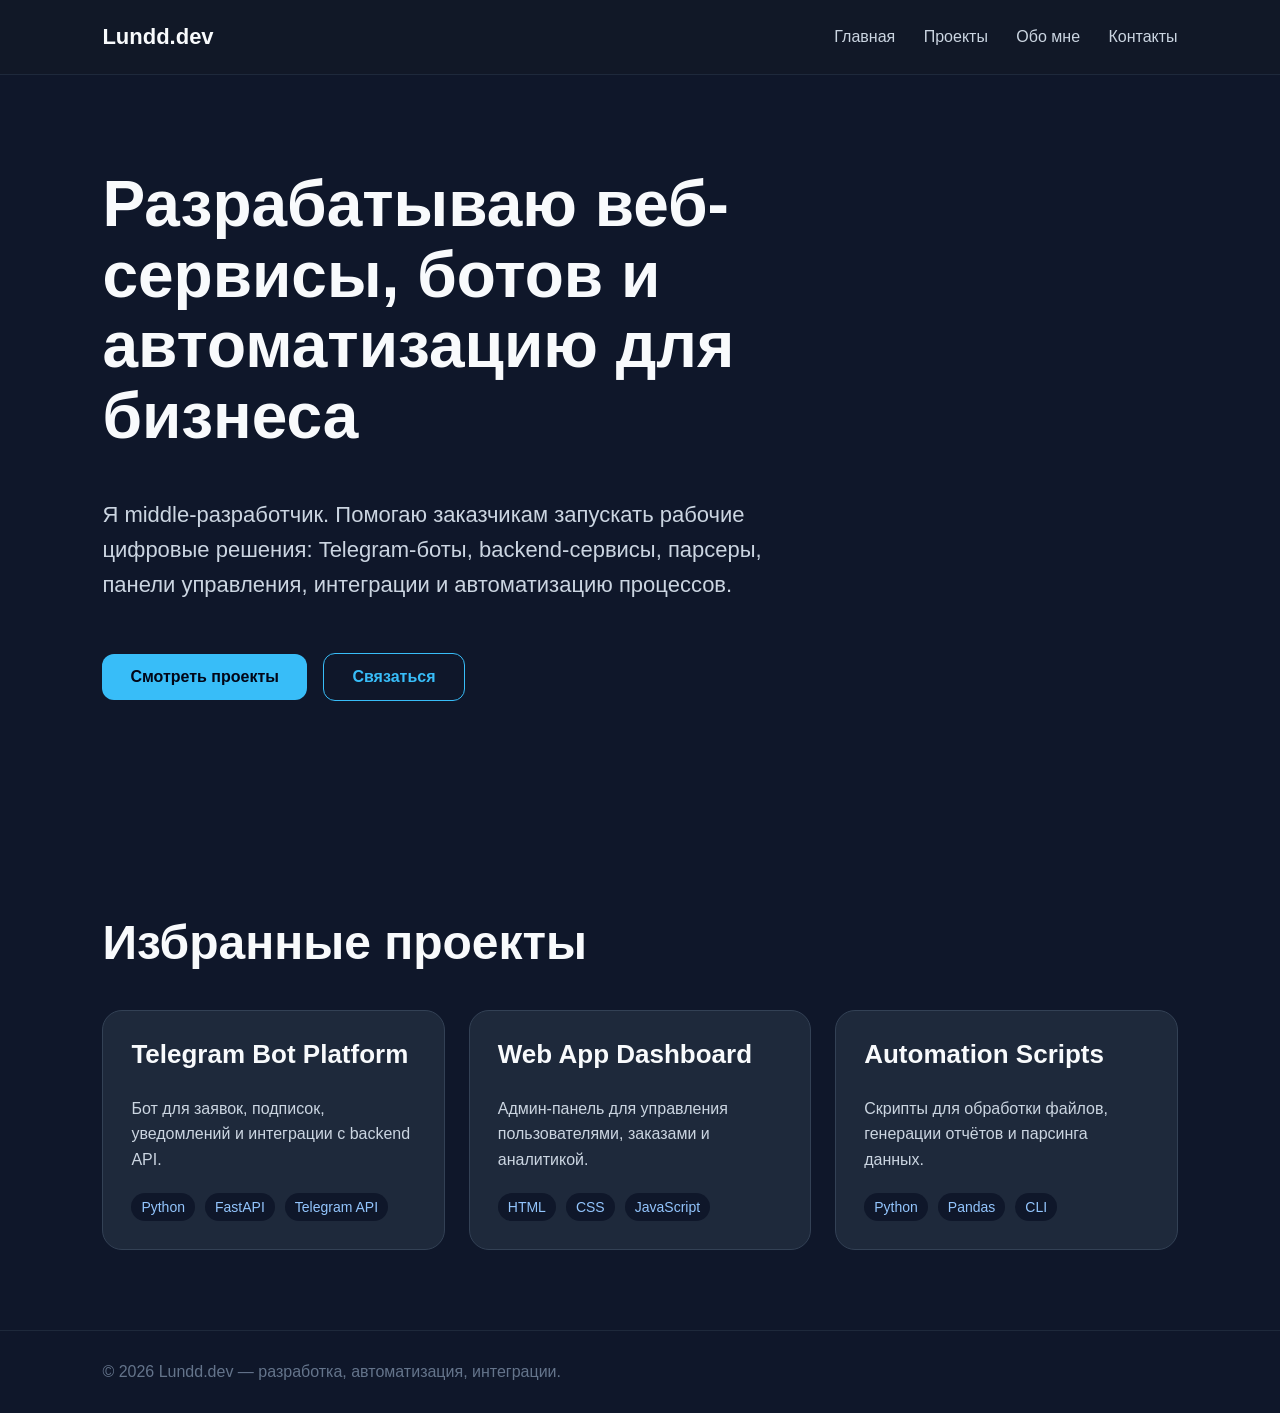
==== index.html @ e4810d10 "My_portfolio" ====
<!DOCTYPE html>
<html lang="ru">
<head>
  <meta charset="UTF-8" />
  <meta name="viewport" content="width=device-width, initial-scale=1.0" />
  <title>Портфолио</title>
  <link rel="stylesheet" href="css/style.css" />
</head>
<body>

<header class="header">
  <a href="index.html" class="logo">Lundd.dev</a>

  <nav class="nav">
    <a href="index.html">Главная</a>
    <a href="projects.html">Проекты</a>
    <a href="about.html">Обо мне</a>
    <a href="contacts.html">Контакты</a>
  </nav>
</header>

<main>
  <section class="section hero">
    <h1>Разрабатываю веб-сервисы, ботов и автоматизацию для бизнеса</h1>

    <p>
      Я middle-разработчик. Помогаю заказчикам запускать рабочие цифровые решения:
      Telegram-боты, backend-сервисы, парсеры, панели управления, интеграции и автоматизацию процессов.
    </p>

    <div>
      <a href="projects.html" class="btn">Смотреть проекты</a>
      <a href="contacts.html" class="btn secondary">Связаться</a>
    </div>
  </section>

  <section class="section">
    <h2 class="page-title">Избранные проекты</h2>

    <div class="projects-grid">
      <a href="projects/telegram-bot.html" class="card">
        <h3>Telegram Bot Platform</h3>
        <p>Бот для заявок, подписок, уведомлений и интеграции с backend API.</p>
        <div class="tags">
          <span class="tag">Python</span>
          <span class="tag">FastAPI</span>
          <span class="tag">Telegram API</span>
        </div>
      </a>

      <a href="projects/web-app.html" class="card">
        <h3>Web App Dashboard</h3>
        <p>Админ-панель для управления пользователями, заказами и аналитикой.</p>
        <div class="tags">
          <span class="tag">HTML</span>
          <span class="tag">CSS</span>
          <span class="tag">JavaScript</span>
        </div>
      </a>

      <a href="projects/automation.html" class="card">
        <h3>Automation Scripts</h3>
        <p>Скрипты для обработки файлов, генерации отчётов и парсинга данных.</p>
        <div class="tags">
          <span class="tag">Python</span>
          <span class="tag">Pandas</span>
          <span class="tag">CLI</span>
        </div>
      </a>
    </div>
  </section>
</main>

<footer class="footer">
  © 2026 Lundd.dev — разработка, автоматизация, интеграции.
</footer>

</body>
</html>
---- css/style.css ----
* {
  box-sizing: border-box;
}

body {
  margin: 0;
  font-family: Arial, sans-serif;
  background: #0f172a;
  color: #f8fafc;
}

a {
  color: inherit;
  text-decoration: none;
}

.header {
  padding: 24px 8%;
  display: flex;
  justify-content: space-between;
  align-items: center;
  background: #111827;
  border-bottom: 1px solid #1e293b;
}

.logo {
  font-size: 22px;
  font-weight: 700;
}

.nav a {
  margin-left: 24px;
  color: #cbd5e1;
}

.nav a:hover {
  color: #38bdf8;
}

.section {
  padding: 80px 8%;
}

.hero {
  min-height: 80vh;
  display: flex;
  flex-direction: column;
  justify-content: center;
}

.hero h1 {
  max-width: 900px;
  font-size: 64px;
  line-height: 1.1;
  margin: 0 0 24px;
}

.hero p {
  max-width: 720px;
  font-size: 22px;
  line-height: 1.6;
  color: #cbd5e1;
}

.btn {
  display: inline-block;
  width: fit-content;
  margin-top: 28px;
  padding: 14px 28px;
  background: #38bdf8;
  color: #020617;
  border-radius: 12px;
  font-weight: 700;
}

.btn.secondary {
  background: transparent;
  color: #38bdf8;
  border: 1px solid #38bdf8;
  margin-left: 12px;
}

.page-title {
  font-size: 48px;
  margin-bottom: 16px;
}

.page-text {
  max-width: 760px;
  color: #cbd5e1;
  font-size: 20px;
  line-height: 1.6;
}

.projects-grid {
  display: grid;
  grid-template-columns: repeat(auto-fit, minmax(320px, 1fr));
  gap: 24px;
  margin-top: 40px;
}

.card {
  background: #1e293b;
  border: 1px solid #334155;
  border-radius: 20px;
  padding: 28px;
  transition: 0.25s;
}

.card:hover {
  transform: translateY(-6px);
  border-color: #38bdf8;
}

.card h3 {
  margin-top: 0;
  font-size: 26px;
}

.card p {
  color: #cbd5e1;
  line-height: 1.6;
}

.tags {
  display: flex;
  gap: 10px;
  flex-wrap: wrap;
  margin-top: 20px;
}

.tag {
  padding: 6px 10px;
  border-radius: 999px;
  background: #0f172a;
  color: #93c5fd;
  font-size: 14px;
}

.project-page {
  max-width: 900px;
  padding: 80px 8%;
}

.project-page h1 {
  font-size: 52px;
}

.project-page h2 {
  margin-top: 48px;
  font-size: 32px;
}

.project-page p,
.project-page li {
  color: #cbd5e1;
  font-size: 19px;
  line-height: 1.7;
}

.footer {
  padding: 32px 8%;
  color: #64748b;
  border-top: 1px solid #1e293b;
}

@media (max-width: 700px) {
  .header {
    flex-direction: column;
    gap: 16px;
  }

  .nav a {
    margin: 0 10px;
  }

  .hero h1 {
    font-size: 42px;
  }

  .hero p {
    font-size: 18px;
  }

  .btn.secondary {
    margin-left: 0;
    margin-top: 12px;
  }
}
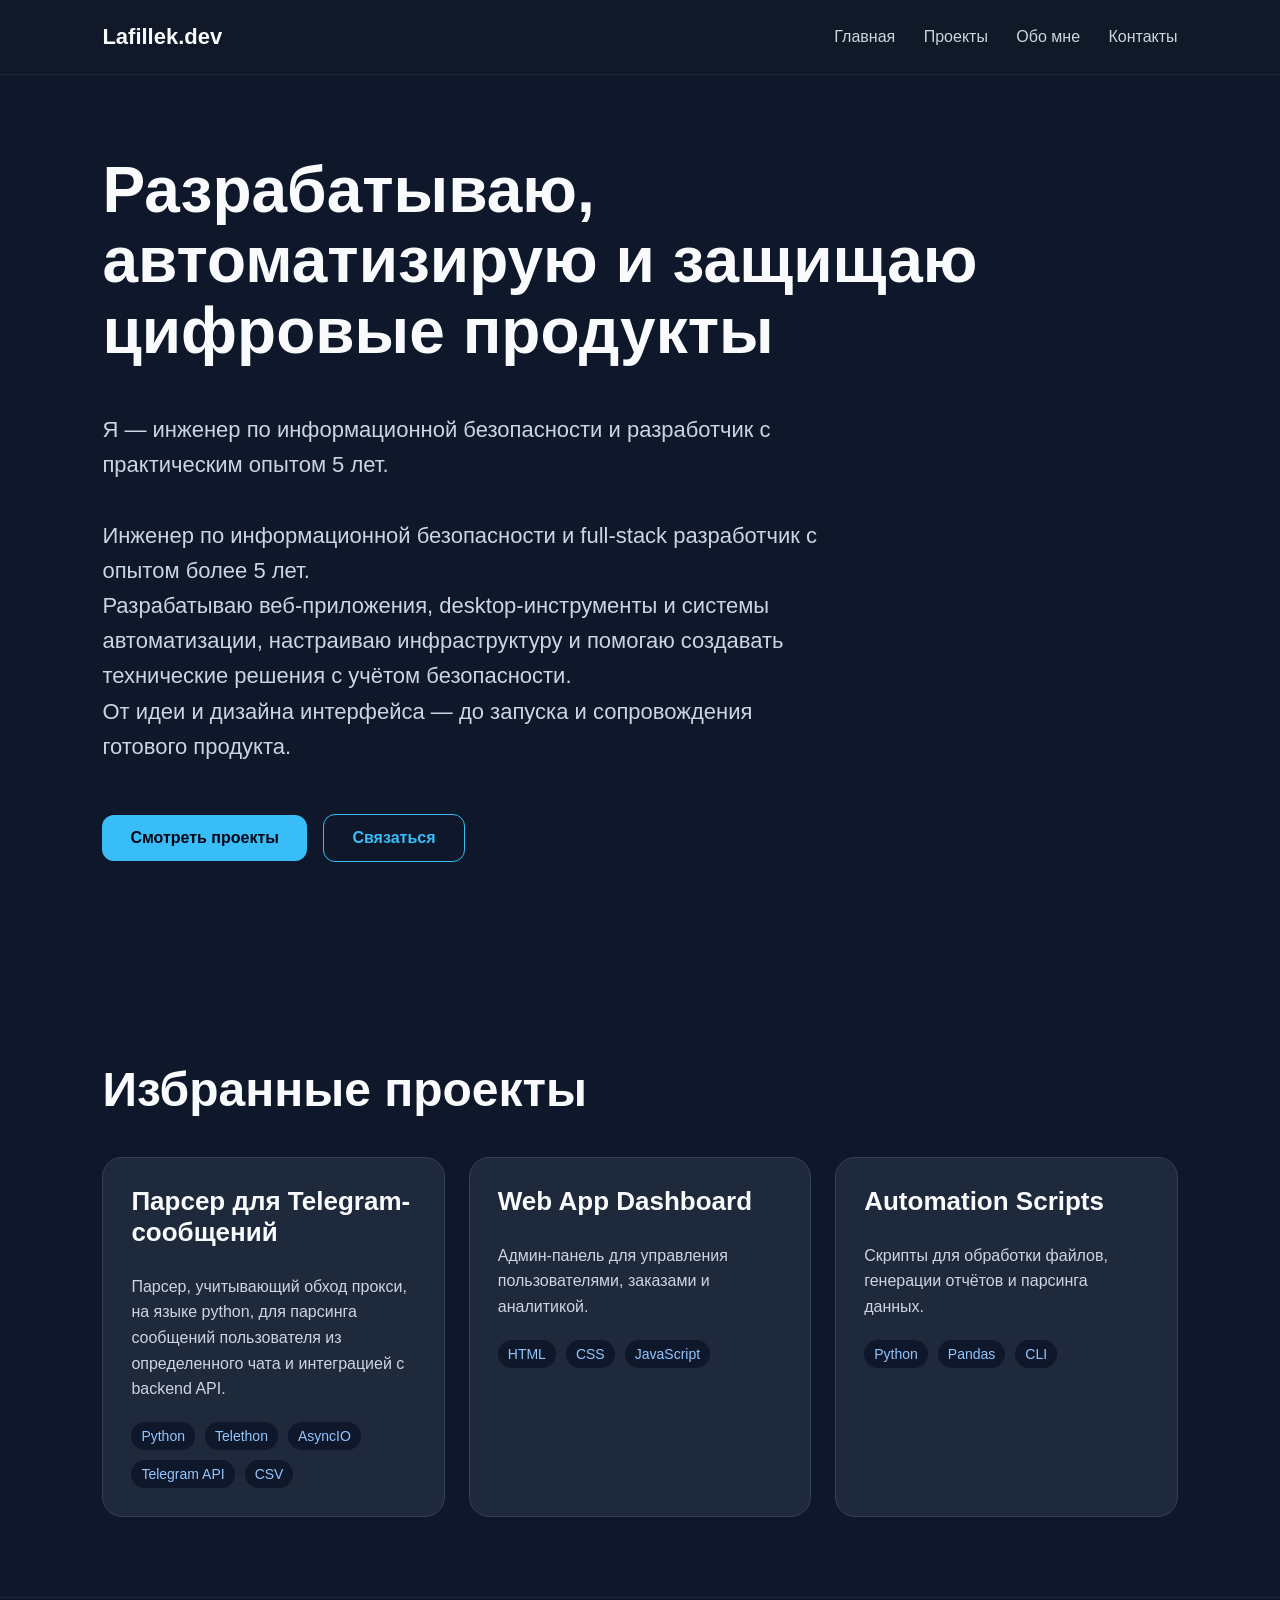
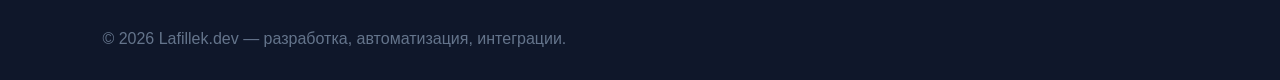
==== commit 31be1661: "Add Telegram parser project page" ====
--- a/index.html
+++ b/index.html
@@ -9,7 +9,7 @@
 <body>
 
 <header class="header">
-  <a href="index.html" class="logo">Lundd.dev</a>
+  <a href="index.html" class="logo">Lafillek.dev</a>
 
   <nav class="nav">
     <a href="index.html">Главная</a>
@@ -21,11 +21,14 @@
 
 <main>
   <section class="section hero">
-    <h1>Разрабатываю веб-сервисы, ботов и автоматизацию для бизнеса</h1>
+    <h1>Разрабатываю, автоматизирую и защищаю цифровые продукты</h1>
 
     <p>
-      Я middle-разработчик. Помогаю заказчикам запускать рабочие цифровые решения:
-      Telegram-боты, backend-сервисы, парсеры, панели управления, интеграции и автоматизацию процессов.
+      Я — инженер по информационной безопасности и разработчик с практическим опытом 5 лет.</br></br>
+      Инженер по информационной безопасности и full-stack разработчик с опытом более 5 лет.</br>
+      Разрабатываю веб-приложения, desktop-инструменты и системы автоматизации, 
+      настраиваю инфраструктуру и помогаю создавать технические решения с учётом безопасности.</br>
+      От идеи и дизайна интерфейса — до запуска и сопровождения готового продукта.</br>
     </p>
 
     <div>
@@ -38,13 +41,16 @@
     <h2 class="page-title">Избранные проекты</h2>
 
     <div class="projects-grid">
-      <a href="projects/telegram-bot.html" class="card">
-        <h3>Telegram Bot Platform</h3>
-        <p>Бот для заявок, подписок, уведомлений и интеграции с backend API.</p>
+      <a href="projects/parser_tg.html" class="card">
+        <h3>Парсер для Telegram-сообщений</h3>
+        <p>Парсер, учитывающий обход прокси, на языке python, 
+            для парсинга сообщений пользователя из определенного чата и интеграцией с backend API.</p>
         <div class="tags">
-          <span class="tag">Python</span>
-          <span class="tag">FastAPI</span>
-          <span class="tag">Telegram API</span>
+              <span class="tag">Python</span>
+              <span class="tag">Telethon</span>
+              <span class="tag">AsyncIO</span>
+              <span class="tag">Telegram API</span>
+              <span class="tag">CSV</span>
         </div>
       </a>
 
@@ -72,7 +78,7 @@
 </main>
 
 <footer class="footer">
-  © 2026 Lundd.dev — разработка, автоматизация, интеграции.
+  © 2026 Lafillek.dev — разработка, автоматизация, интеграции.
 </footer>
 
 </body>
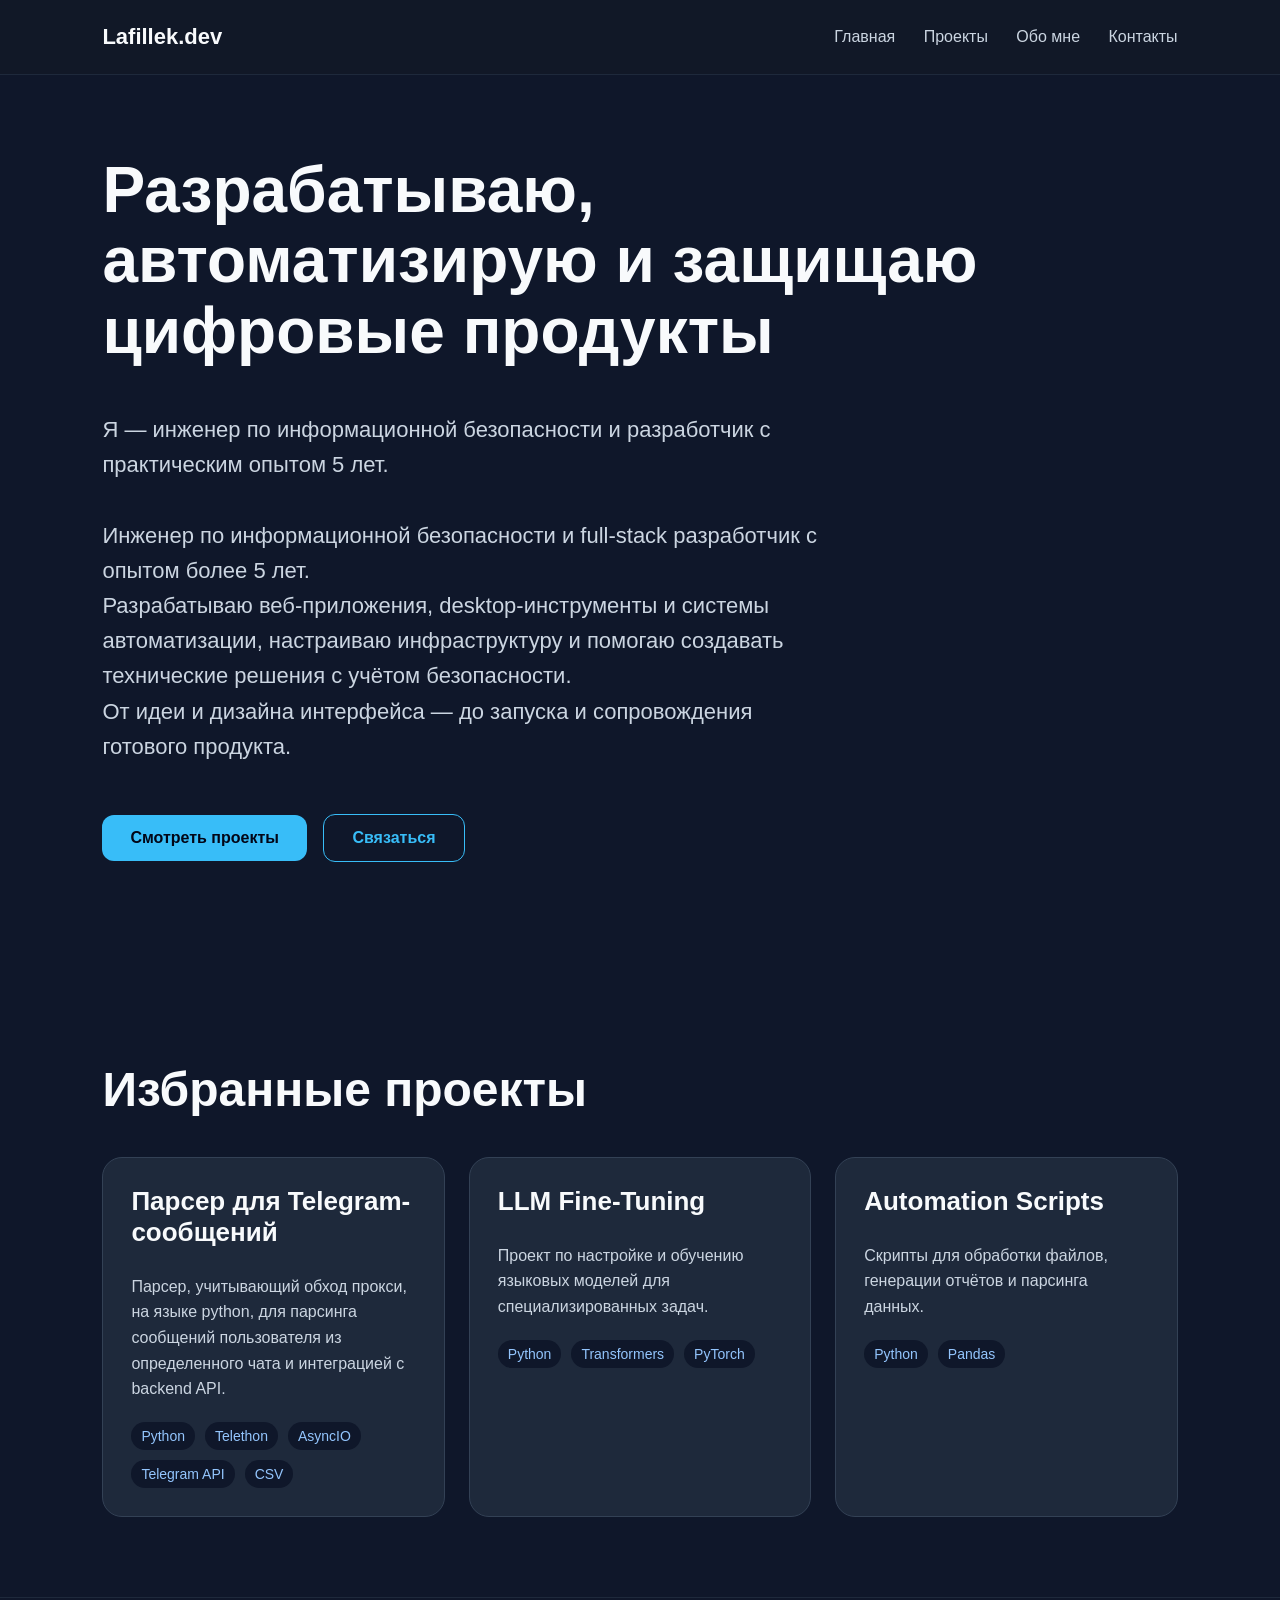
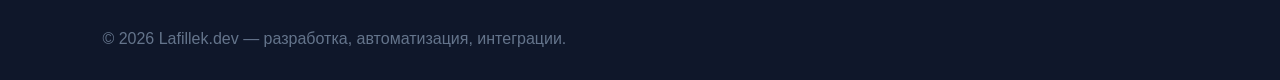
==== commit c65a62ed: "Add fff" ====
--- a/index.html
+++ b/index.html
@@ -54,13 +54,13 @@
         </div>
       </a>
 
-      <a href="projects/web-app.html" class="card">
-        <h3>Web App Dashboard</h3>
-        <p>Админ-панель для управления пользователями, заказами и аналитикой.</p>
+      <a href="projects/ML_learn.html" class="card">
+        <h3>LLM Fine-Tuning</h3>
+        <p>Проект по настройке и обучению языковых моделей для специализированных задач.</p>
         <div class="tags">
-          <span class="tag">HTML</span>
-          <span class="tag">CSS</span>
-          <span class="tag">JavaScript</span>
+          <span class="tag">Python</span>
+          <span class="tag">Transformers</span>
+          <span class="tag">PyTorch</span>
         </div>
       </a>
 
@@ -70,9 +70,10 @@
         <div class="tags">
           <span class="tag">Python</span>
           <span class="tag">Pandas</span>
-          <span class="tag">CLI</span>
         </div>
       </a>
+
+      
     </div>
   </section>
 </main>
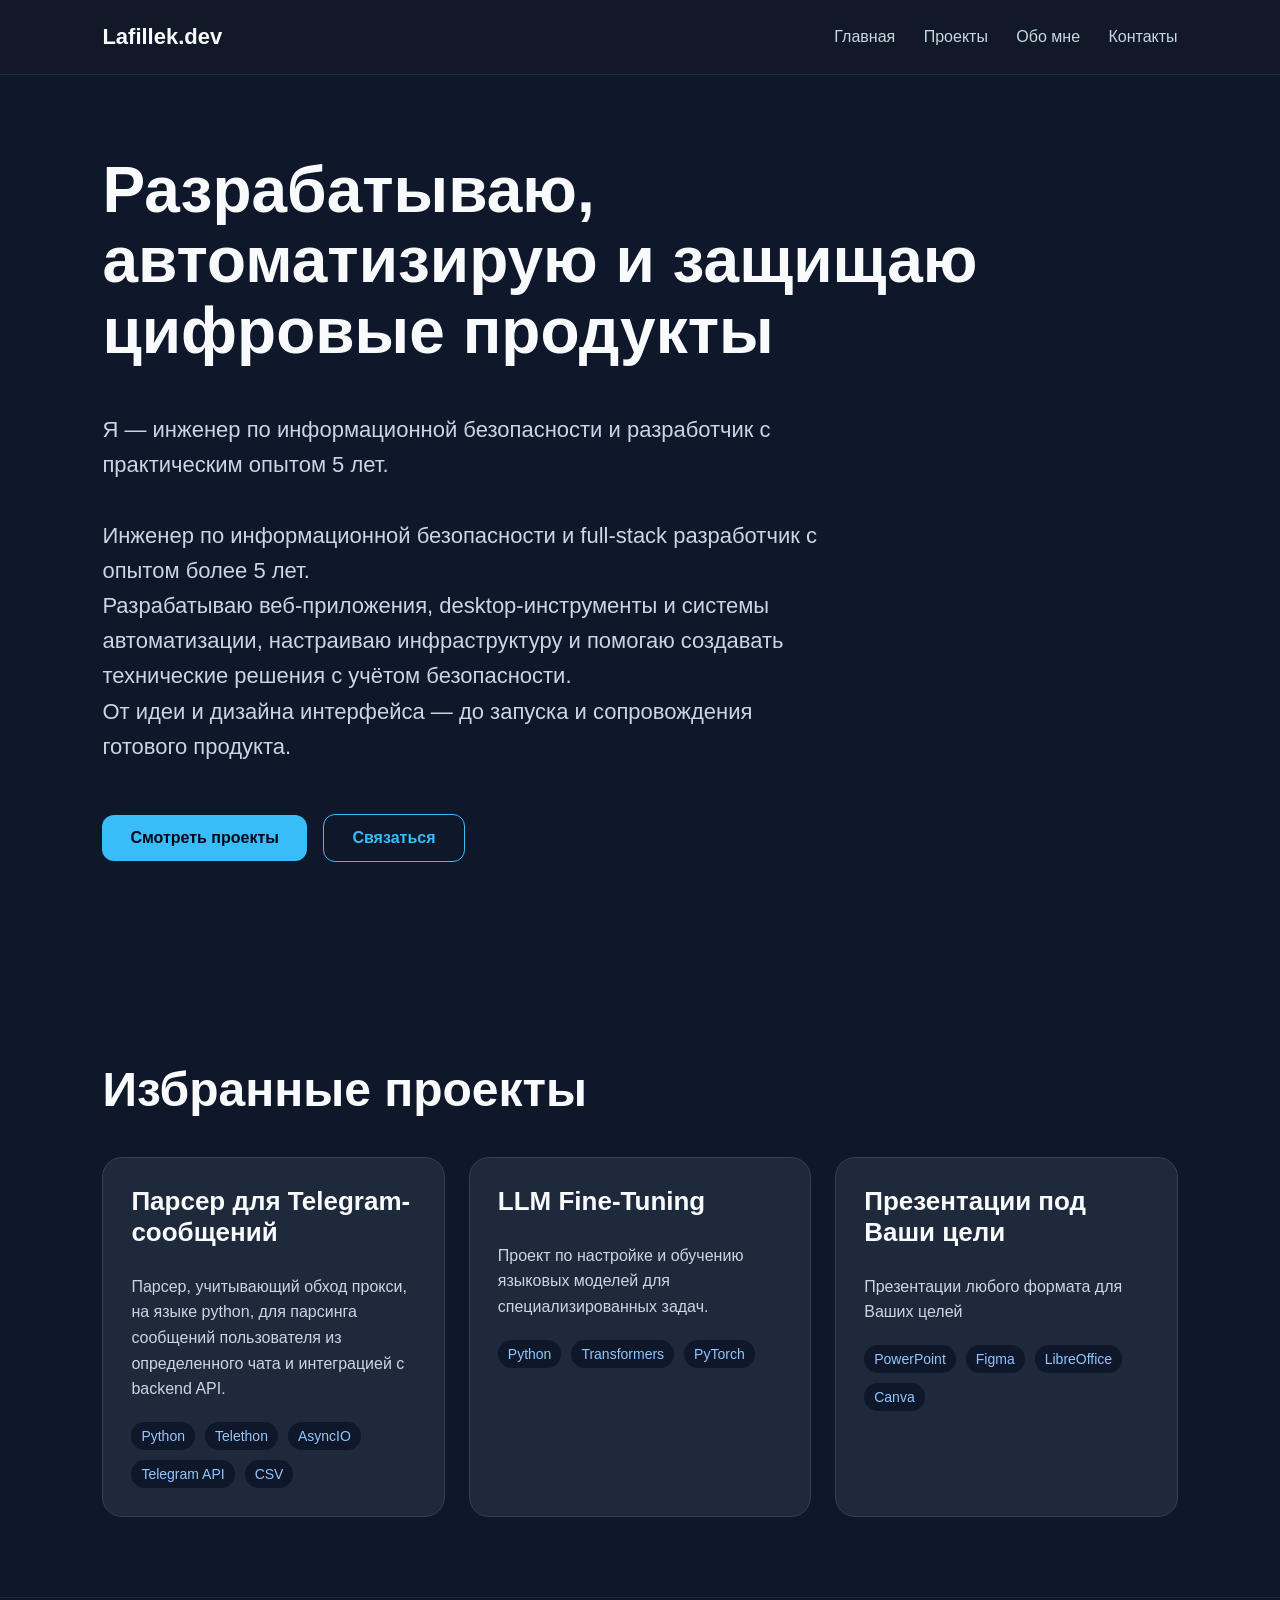
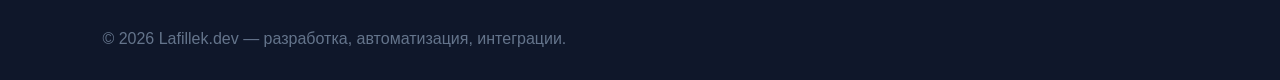
==== commit b8e0e7d4: "Update portfolio content" ====
--- a/index.html
+++ b/index.html
@@ -64,12 +64,14 @@
         </div>
       </a>
 
-      <a href="projects/automation.html" class="card">
-        <h3>Automation Scripts</h3>
-        <p>Скрипты для обработки файлов, генерации отчётов и парсинга данных.</p>
+      <a href="projects/presentation.html" class="card">
+        <h3>Презентации под Ваши цели</h3>
+        <p>Презентации любого формата для Ваших целей</p>
         <div class="tags">
-          <span class="tag">Python</span>
-          <span class="tag">Pandas</span>
+          <span class="tag">PowerPoint</span>
+          <span class="tag">Figma</span>
+          <span class="tag">LibreOffice</span>
+          <span class="tag">Canva</span>
         </div>
       </a>
 
--- a/css/style.css
+++ b/css/style.css
@@ -163,6 +163,61 @@
   color: #64748b;
   border-top: 1px solid #1e293b;
 }
+.project-gallery {
+  display: grid;
+
+  grid-template-columns: repeat(3, 1fr);
+
+  gap: 18px;
+
+  margin: 28px 0 36px;
+}
+
+.project-gallery img {
+  width: 100%;
+
+  height: 180px;
+
+  object-fit: contain;
+
+  display: block;
+
+  padding: 8px;
+
+  border-radius: 18px;
+
+  border: 1px solid #334155;
+
+  background: #0f172a;
+
+  transition:
+    transform 0.25s ease,
+    border-color 0.25s ease,
+    box-shadow 0.25s ease;
+
+  cursor: pointer;
+}
+
+.project-gallery img:hover {
+  transform: translateY(-4px);
+
+  border-color: #38bdf8;
+
+  box-shadow:
+    0 12px 30px rgba(0, 0, 0, 0.35);
+}
+
+.project-gallery {
+  display: grid;
+
+  grid-template-columns: repeat(3, minmax(180px, 1fr));
+
+  gap: 16px;
+
+  margin: 28px 0 36px;
+
+  max-width: 900px;
+}
 
 @media (max-width: 700px) {
   .header {
@@ -186,4 +241,13 @@
     margin-left: 0;
     margin-top: 12px;
   }
-}+  .project-gallery {
+  display: grid;
+
+  grid-template-columns: repeat(auto-fit, minmax(260px, 1fr));
+
+  gap: 18px;
+
+  margin: 28px 0 36px;
+}
+}
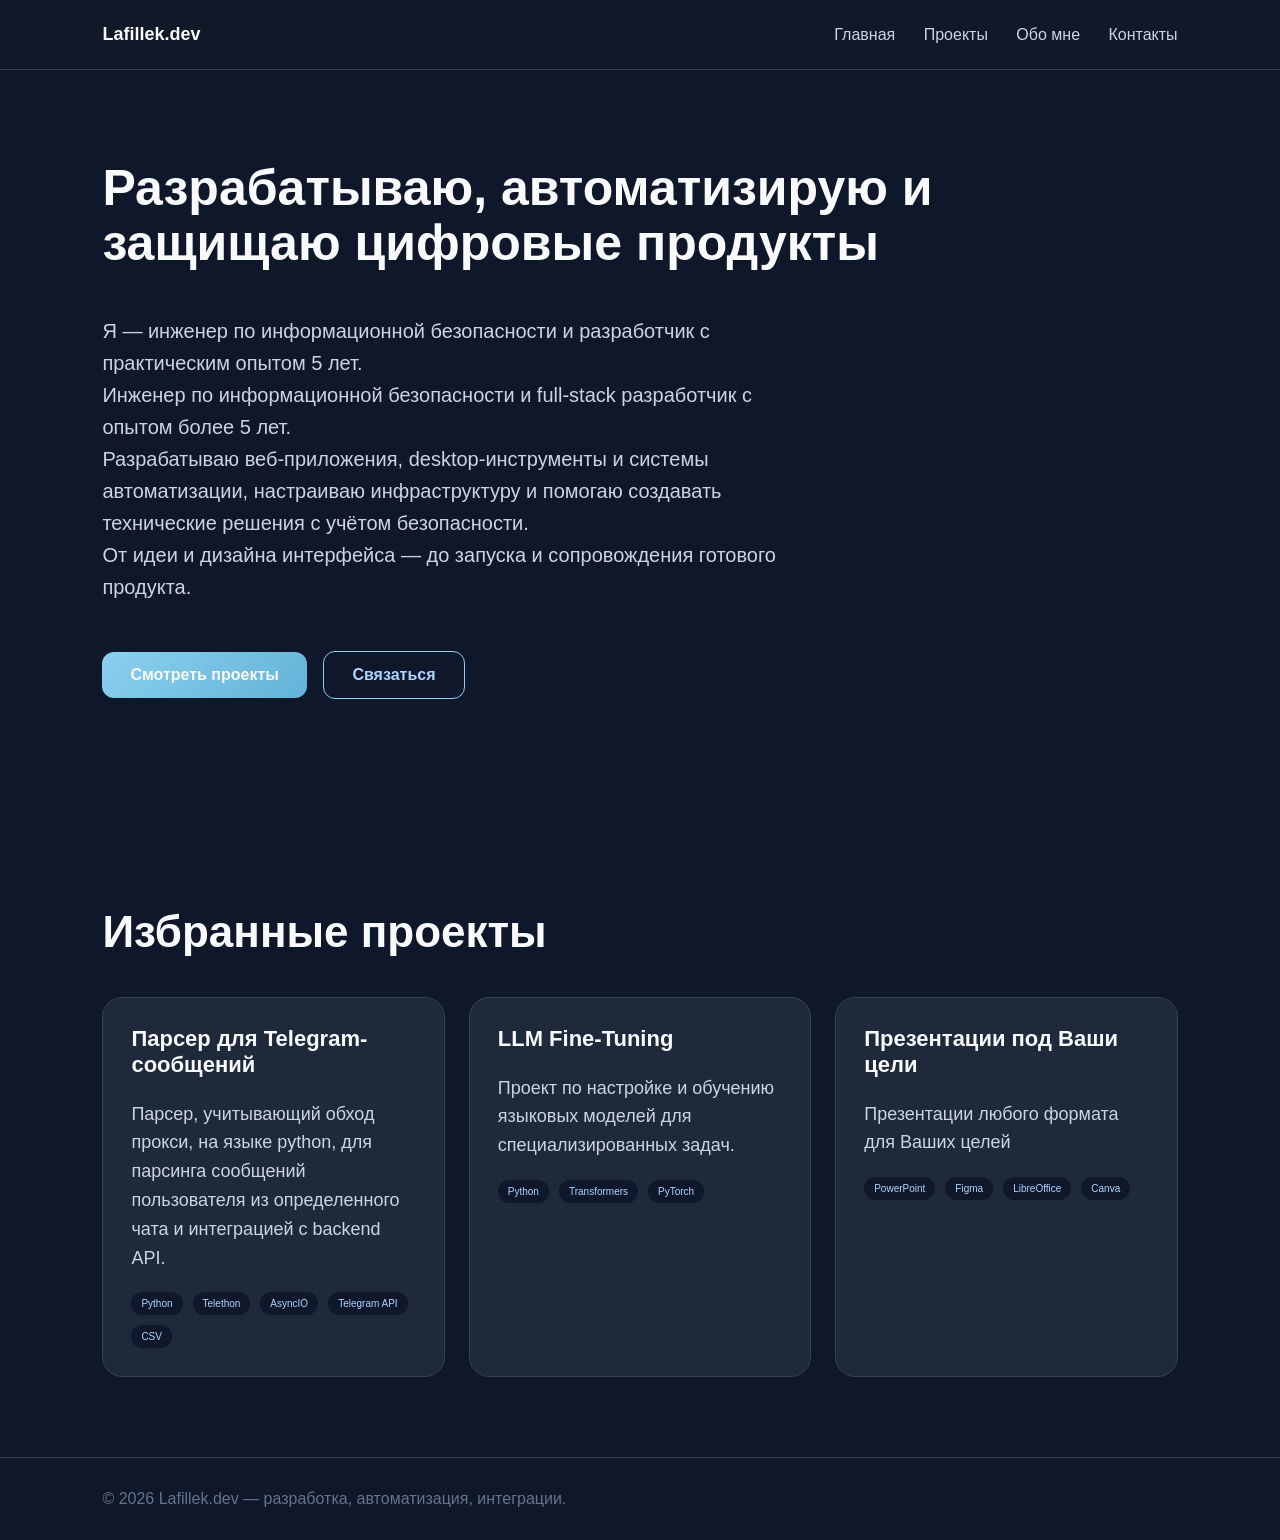
==== commit 7c372fc3: "Update portfolio content+" ====
--- a/index.html
+++ b/index.html
@@ -24,7 +24,7 @@
     <h1>Разрабатываю, автоматизирую и защищаю цифровые продукты</h1>
 
     <p>
-      Я — инженер по информационной безопасности и разработчик с практическим опытом 5 лет.</br></br>
+      Я — инженер по информационной безопасности и разработчик с практическим опытом 5 лет.</br>
       Инженер по информационной безопасности и full-stack разработчик с опытом более 5 лет.</br>
       Разрабатываю веб-приложения, desktop-инструменты и системы автоматизации, 
       настраиваю инфраструктуру и помогаю создавать технические решения с учётом безопасности.</br>
--- a/css/style.css
+++ b/css/style.css
@@ -1,3 +1,17 @@
+:root {
+  --bg-main: #0f172a;
+  --bg-header: #111827;
+  --bg-card: #1e293b;
+  --bg-surface: #0f172a;
+  --border-muted: #334155;
+  --text-main: #f8fafc;
+  --text-soft: #cbd5e1;
+  --text-muted: #64748b;
+  --accent: #8bd0ee;
+  --accent-deep: #62b3d8;
+  --accent-soft: #aed4ff;
+}
+
 * {
   box-sizing: border-box;
 }
@@ -5,8 +19,8 @@
 body {
   margin: 0;
   font-family: Arial, sans-serif;
-  background: #0f172a;
-  color: #f8fafc;
+  background: var(--bg-main);
+  color: var(--text-main);
 }
 
 a {
@@ -19,22 +33,22 @@
   display: flex;
   justify-content: space-between;
   align-items: center;
-  background: #111827;
-  border-bottom: 1px solid #1e293b;
+  background: var(--bg-header);
+  border-bottom: 1px solid var(--border-muted);
 }
 
 .logo {
-  font-size: 22px;
+  font-size: 18px;
   font-weight: 700;
 }
 
 .nav a {
   margin-left: 24px;
-  color: #cbd5e1;
+  color: var(--text-soft);
 }
 
 .nav a:hover {
-  color: #38bdf8;
+  color: var(--accent-soft);
 }
 
 .section {
@@ -50,16 +64,16 @@
 
 .hero h1 {
   max-width: 900px;
-  font-size: 64px;
+  font-size: 50px;
   line-height: 1.1;
   margin: 0 0 24px;
 }
 
 .hero p {
   max-width: 720px;
-  font-size: 22px;
+  font-size: 20px;
   line-height: 1.6;
-  color: #cbd5e1;
+  color: var(--text-soft);
 }
 
 .btn {
@@ -67,28 +81,28 @@
   width: fit-content;
   margin-top: 28px;
   padding: 14px 28px;
-  background: #38bdf8;
-  color: #020617;
+  background: linear-gradient(135deg, var(--accent), var(--accent-deep));
+  color: var(--text-main);
   border-radius: 12px;
   font-weight: 700;
 }
 
 .btn.secondary {
   background: transparent;
-  color: #38bdf8;
-  border: 1px solid #38bdf8;
+  color: var(--accent-soft);
+  border: 1px solid var(--accent);
   margin-left: 12px;
 }
 
 .page-title {
-  font-size: 48px;
+  font-size: 44px;
   margin-bottom: 16px;
 }
 
 .page-text {
   max-width: 760px;
-  color: #cbd5e1;
-  font-size: 20px;
+  color: var(--text-soft);
+  font-size: 18px;
   line-height: 1.6;
 }
 
@@ -100,8 +114,8 @@
 }
 
 .card {
-  background: #1e293b;
-  border: 1px solid #334155;
+  background: var(--bg-card);
+  border: 1px solid var(--border-muted);
   border-radius: 20px;
   padding: 28px;
   transition: 0.25s;
@@ -109,16 +123,17 @@
 
 .card:hover {
   transform: translateY(-6px);
-  border-color: #38bdf8;
+  border-color: var(--accent);
 }
 
 .card h3 {
   margin-top: 0;
-  font-size: 26px;
+  font-size: 22px;
 }
 
 .card p {
-  color: #cbd5e1;
+  color: var(--text-soft);
+  font-size: 18px;
   line-height: 1.6;
 }
 
@@ -132,9 +147,9 @@
 .tag {
   padding: 6px 10px;
   border-radius: 999px;
-  background: #0f172a;
-  color: #93c5fd;
-  font-size: 14px;
+  background: var(--bg-surface);
+  color: var(--accent-soft);
+  font-size: 10px;
 }
 
 .project-page {
@@ -143,25 +158,25 @@
 }
 
 .project-page h1 {
-  font-size: 52px;
+  font-size: 48px;
 }
 
 .project-page h2 {
   margin-top: 48px;
-  font-size: 32px;
+  font-size: 28px;
 }
 
 .project-page p,
 .project-page li {
-  color: #cbd5e1;
-  font-size: 19px;
+  color: var(--text-soft);
+  font-size: 17px;
   line-height: 1.7;
 }
 
 .footer {
   padding: 32px 8%;
-  color: #64748b;
-  border-top: 1px solid #1e293b;
+  color: var(--text-muted);
+  border-top: 1px solid var(--border-muted);
 }
 .project-gallery {
   display: grid;
@@ -186,9 +201,9 @@
 
   border-radius: 18px;
 
-  border: 1px solid #334155;
-
-  background: #0f172a;
+  border: 1px solid var(--border-muted);
+
+  background: var(--bg-surface);
 
   transition:
     transform 0.25s ease,
@@ -201,7 +216,7 @@
 .project-gallery img:hover {
   transform: translateY(-4px);
 
-  border-color: #38bdf8;
+  border-color: var(--accent);
 
   box-shadow:
     0 12px 30px rgba(0, 0, 0, 0.35);
@@ -230,11 +245,11 @@
   }
 
   .hero h1 {
-    font-size: 42px;
+    font-size: 28px;
   }
 
   .hero p {
-    font-size: 18px;
+    font-size: 16px;
   }
 
   .btn.secondary {
